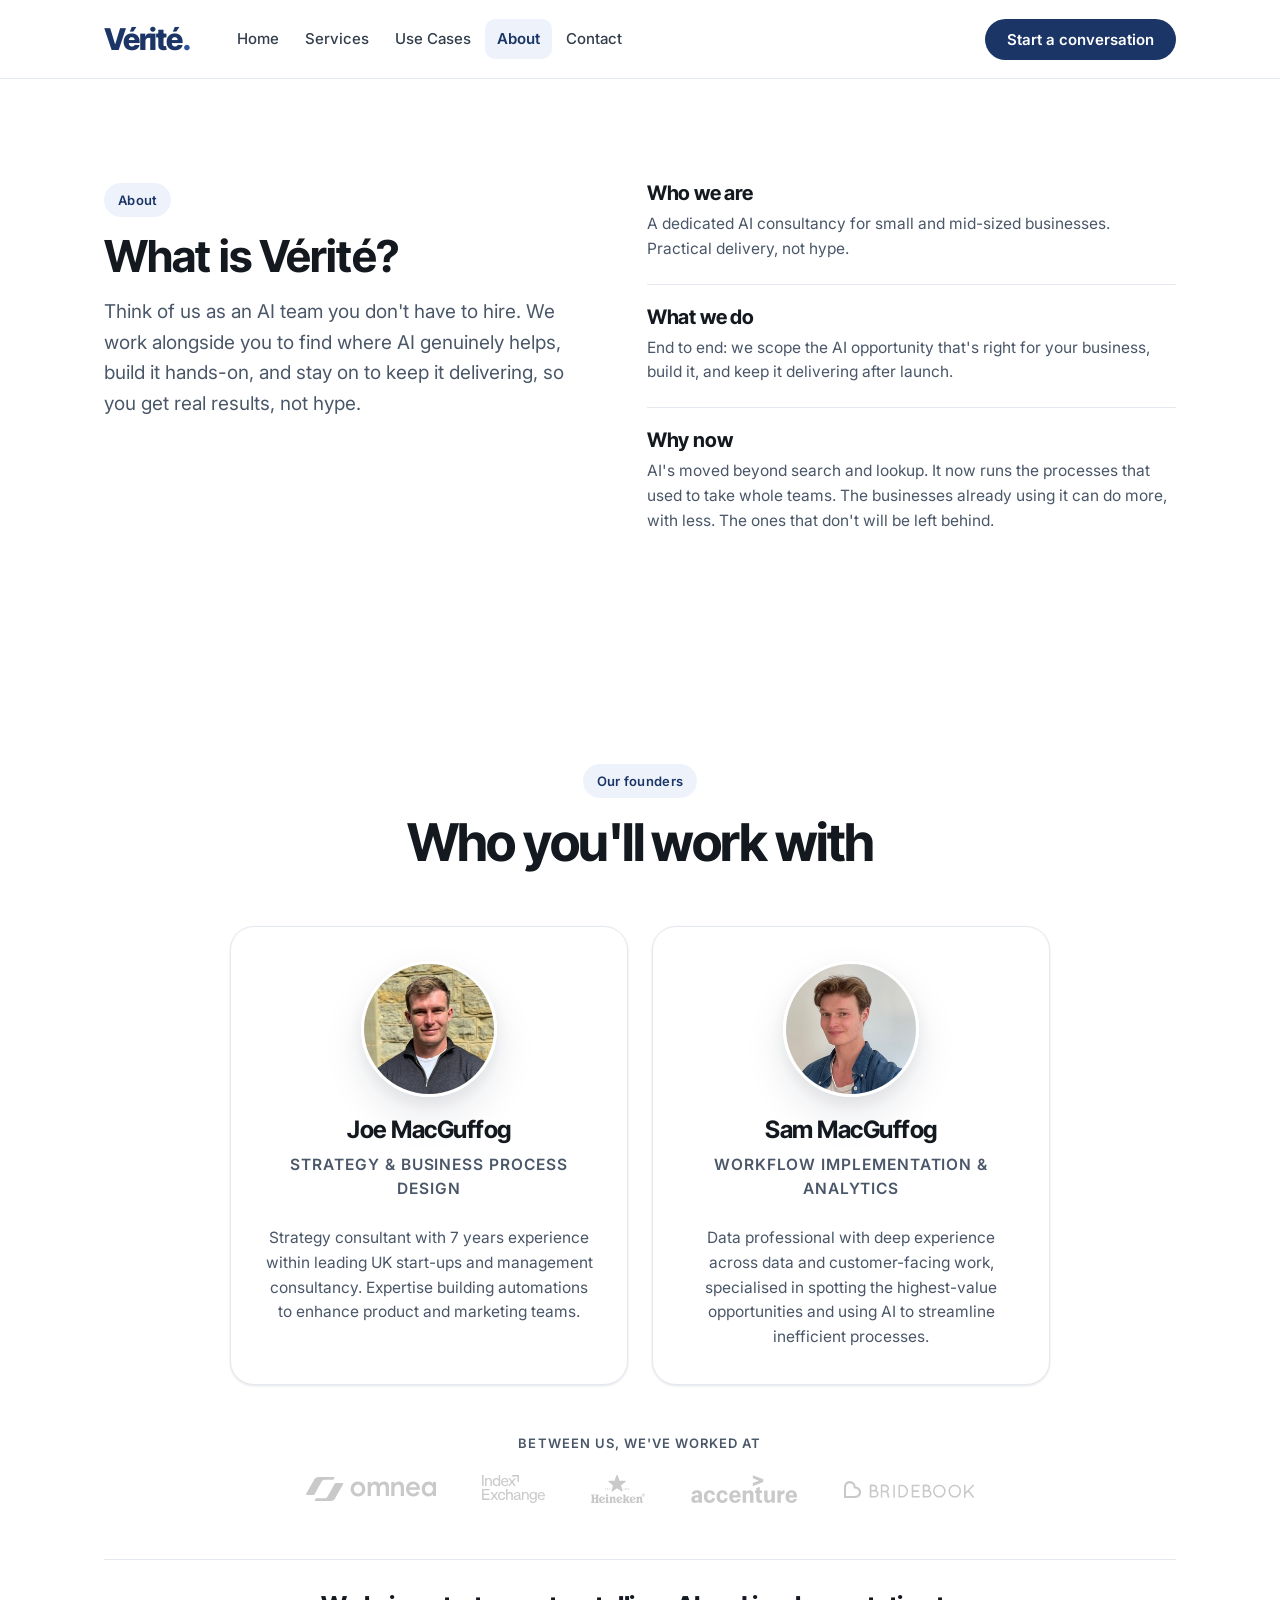
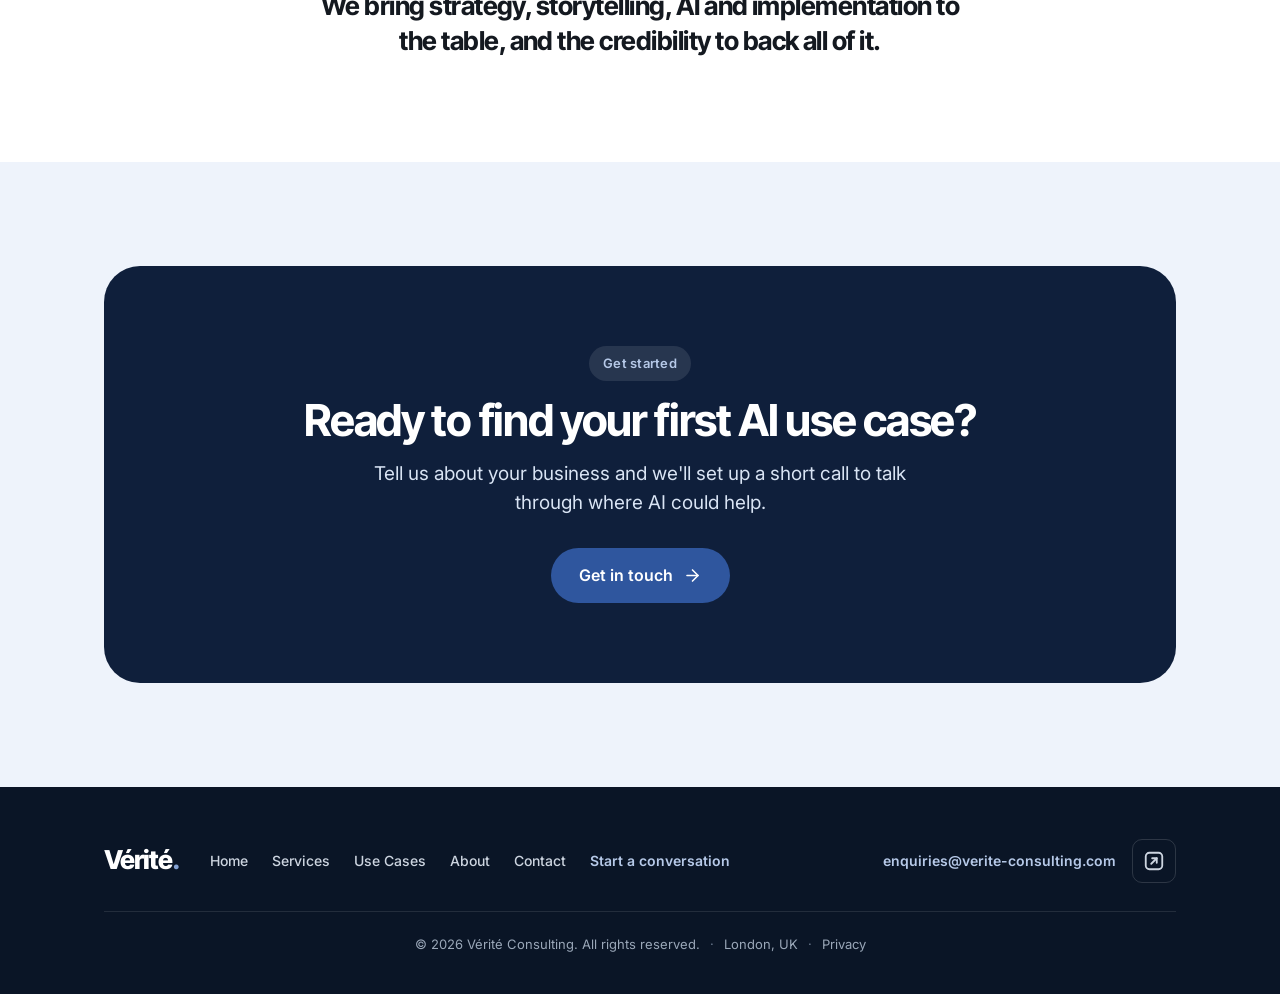
==== about/index.html @ a26bea41 "Services: add stage detail; replace durations with orders of magnitude - Add an "In more detail" sec" ====
<!DOCTYPE html>
<html lang="en">
<head>
<meta charset="utf-8">
<meta name="viewport" content="width=device-width, initial-scale=1">
<title>About | Vérité</title>
<meta name="description" content="Vérité is an AI consultancy run by Joe and Sam MacGuffog, bringing strategy, data and hands-on AI implementation to small and mid-sized businesses." />
<link rel="canonical" href="https://verite-consulting.com/about/" />
<meta name="theme-color" content="#1A3566" />

<!-- Icons -->
<link rel="icon" href="/favicon.ico" sizes="any" />
<link rel="icon" href="/favicon.svg" type="image/svg+xml" />
<link rel="icon" type="image/png" sizes="96x96" href="/favicon-96x96.png" />
<link rel="apple-touch-icon" sizes="180x180" href="/apple-touch-icon.png" />
<link rel="manifest" href="/site.webmanifest" />

<!-- Open Graph (Facebook, LinkedIn, Slack, WhatsApp) -->
<meta property="og:type" content="website" />
<meta property="og:site_name" content="Vérité" />
<meta property="og:url" content="https://verite-consulting.com/about/" />
<meta property="og:title" content="About | Vérité" />
<meta property="og:description" content="Vérité is an AI consultancy run by Joe and Sam MacGuffog, bringing strategy, data and hands-on AI implementation to small and mid-sized businesses." />
<meta property="og:image" content="https://verite-consulting.com/og-image.png" />
<meta property="og:image:width" content="2400" />
<meta property="og:image:height" content="1260" />
<meta property="og:image:alt" content="Vérité, an AI consultancy. Part of your team, shaped by your needs." />
<meta property="og:locale" content="en_GB" />

<!-- Twitter / X -->
<meta name="twitter:card" content="summary_large_image" />
<meta name="twitter:title" content="About | Vérité" />
<meta name="twitter:description" content="Vérité is an AI consultancy run by Joe and Sam MacGuffog, bringing strategy, data and hands-on AI implementation to small and mid-sized businesses." />
<meta name="twitter:image" content="https://verite-consulting.com/og-image.png" />
<meta name="twitter:image:alt" content="Vérité, an AI consultancy. Part of your team, shaped by your needs." />

<script>document.documentElement.classList.add('js')</script>
<link rel="preconnect" href="https://fonts.googleapis.com">
<link rel="preconnect" href="https://fonts.gstatic.com" crossorigin>
<link rel="stylesheet" href="https://fonts.googleapis.com/css2?family=Inter:wght@400;500;600;700&family=Inter+Tight:wght@600;700;800&family=JetBrains+Mono:wght@500;600&display=swap">
<link rel="stylesheet" href="/assets/css/site.css?v=20261008g">
</head>
<body>
<header class="site"><div class="wrap bar">
  <a href="/" class="wordmark">Vérité<span class="dot">.</span></a>
  <nav class="top" aria-label="Primary">
    <a href="/">Home</a><a href="/services/">Services</a><a href="/use-cases/">Use Cases</a><a href="/about/" aria-current="page">About</a><a href="/contact/">Contact</a>
  </nav>
  <div class="cta"><a class="btn btn-primary btn-sm" href="/contact/">Start a conversation</a></div>
  <details class="menu">
    <summary aria-label="Open menu"><span class="menu__bars"></span></summary>
    <nav class="menu__nav" aria-label="Primary">
      <a href="/">Home</a><a href="/services/">Services</a><a href="/use-cases/">Use Cases</a><a href="/about/" aria-current="page">About</a><a href="/contact/">Contact</a>
      <a class="menu__cta" href="/contact/">Start a conversation</a>
    </nav>
  </details>
</div></header>

<main>
<!-- WHAT IS VÉRITÉ? (in full) -->
<section id="introduction" class="pad">
  <div class="wrap">
    <div class="split">
      <div class="split__intro reveal">
        <span class="eyebrow">About</span>
        <h1>What is Vérité?</h1>
        <p>Think of us as an AI team you don't have to hire. We work alongside you to find where AI genuinely helps, build it hands-on, and stay on to keep it delivering, so you get real results, not hype.</p>
      </div>
      <div class="points reveal">
        <div class="point"><h3>Who we are</h3><p>A dedicated AI consultancy for small and mid-sized businesses. Practical delivery, not hype.</p></div>
        <div class="point"><h3>What we do</h3><p>End to end: we scope the AI opportunity that's right for your business, build it, and keep it delivering after launch.</p></div>
        <div class="point"><h3>Why now</h3><p>AI's moved beyond search and lookup. It now runs the processes that used to take whole teams. The businesses already using it can do more, with less. The ones that don't will be left behind.</p></div>
      </div>
    </div>
  </div>
</section>

<!-- TEAM -->
<section id="team" class="pad">
  <div class="wrap">
    <div class="head"><span class="eyebrow reveal">Our founders</span><h2 class="reveal">Who you'll work with</h2></div>
    <div class="grid g2" style="max-width:820px;margin:0 auto">
      <div class="card person reveal"><img src="/assets/joe.jpg" alt="Joe MacGuffog" width="136" height="136" loading="lazy"><h3>Joe MacGuffog</h3><p class="role">Strategy &amp; Business Process Design</p><p>Strategy consultant with 7 years experience within leading UK start-ups and management consultancy. Expertise building automations to enhance product and marketing teams.</p></div>
      <div class="card person reveal d1"><img src="/assets/sam.jpg" alt="Sam MacGuffog" width="136" height="136" loading="lazy"><h3>Sam MacGuffog</h3><p class="role">Workflow Implementation &amp; Analytics</p><p>Data professional with deep experience across data and customer-facing work, specialised in spotting the highest-value opportunities and using AI to streamline inefficient processes.</p></div>
    </div>

    <div class="logos reveal" style="margin-top:48px">
      <p class="logo-cap">Between us, we've worked at</p>
      <div class="logo-row" aria-label="Companies the team has worked at: Omnea, Index Exchange, Heineken, Accenture, Bridebook">
        <img class="logo" src="/assets/logos/omnea.svg" alt="Omnea" height="28"><img class="logo" src="/assets/logos/index-exchange.svg" alt="Index Exchange" height="28"><img class="logo" src="/assets/logos/heineken.svg" alt="Heineken" height="28"><img class="logo" src="/assets/logos/accenture.svg" alt="Accenture" height="28"><img class="logo" src="/assets/logos/bridebook.svg" alt="Bridebook" height="28">
      </div>
    </div>

    <div style="margin-top:56px;padding-top:28px;border-top:1px solid var(--slate-200);text-align:center">
      <p class="reveal" style="margin:0 auto;max-width:680px;font-family:var(--font-display);font-weight:700;font-size:26px;letter-spacing:-0.02em;line-height:1.35;color:var(--text-strong)">We bring strategy, storytelling, AI and implementation to the table, and the credibility to back all of it.</p>
    </div>
  </div>
</section>

<!-- CTA -->
<section class="tint pad">
  <div class="wrap">
    <div class="cta-panel reveal">
      <span class="eyebrow">Get started</span>
      <h2 style="margin-top:16px">Ready to find your first AI use case?</h2>
      <p>Tell us about your business and we'll set up a short call to talk through where AI could help.</p>
      <a class="btn btn-accent" href="/contact/">Get in touch
        <svg width="19" height="19" viewBox="0 0 24 24" fill="none" stroke="currentColor" stroke-width="2" stroke-linecap="round" stroke-linejoin="round" aria-hidden="true"><line x1="5" y1="12" x2="19" y2="12"/><polyline points="12 5 19 12 12 19"/></svg></a>
    </div>
  </div>
</section>

</main>

<!-- FOOTER -->
<footer class="site">
  <div class="wrap footer-inner">
    <div class="footer-top">
      <div class="footer-left">
        <a href="/" class="wordmark">Vérité<span class="dot">.</span></a>
        <nav class="footer-nav" aria-label="Footer">
          <a href="/">Home</a>
          <a href="/services/">Services</a>
          <a href="/use-cases/">Use Cases</a>
          <a href="/about/">About</a>
          <a href="/contact/">Contact</a>
          <a class="footer-cta" href="/contact/">Start a conversation</a>
        </nav>
      </div>
      <div class="footer-right">
        <a class="footer-email" href="mailto:enquiries@verite-consulting.com">enquiries@verite-consulting.com</a>
        <a class="footer-social" href="https://www.linkedin.com/company/v%C3%A9rit%C3%A9-consulting/" target="_blank" rel="noopener noreferrer" aria-label="Vérité on LinkedIn">
          <!-- Neutral external-link icon (not the LinkedIn brand mark). Paste LinkedIn's official brand SVG here to use the exact logo. -->
          <svg width="22" height="22" viewBox="0 0 24 24" fill="none" stroke="currentColor" stroke-width="2" stroke-linecap="round" stroke-linejoin="round" aria-hidden="true"><rect x="3" y="3" width="18" height="18" rx="4"/><line x1="9" y1="15" x2="15" y2="9"/><polyline points="10 9 15 9 15 14"/></svg>
        </a>
      </div>
    </div>
    <div class="footer-bottom">
      <span>© <span id="footer-year">2026</span> Vérité Consulting. All rights reserved.</span>
      <span class="sep" aria-hidden="true">·</span>
      <span>London, UK</span>
      <span class="sep" aria-hidden="true">·</span>
      <a href="/privacy/">Privacy</a>
    </div>
  </div>
</footer>
<script src="/assets/js/site.js?v=20261008b"></script>
</body>
</html>
---- assets/css/site.css ----
/* Vérité site styles. Shared by every page; edit here, not in the pages. */
  :root{
    --blue-50:#EEF3FB;--blue-100:#D9E4F4;--blue-200:#B6C9E8;--blue-300:#84A2D4;--blue-400:#5077BC;
    --blue-500:#2F569E;--blue-600:#21427F;--blue-700:#1A3566;--blue-800:#142A51;--blue-900:#0F1F3B;--blue-950:#0A1526;
    --slate-0:#FFFFFF;--slate-50:#F8FAFC;--slate-100:#F1F4F8;--slate-200:#E4E9F0;--slate-300:#CDD5E0;
    --slate-400:#9AA7B8;--slate-500:#6B7A8F;--slate-600:#4A5768;--slate-700:#333E4D;--slate-900:#141920;
    --brand:var(--blue-700);--brand-strong:var(--blue-800);--accent:var(--blue-500);--accent-hover:var(--blue-600);
    --text-strong:var(--slate-900);--text-body:var(--slate-700);--text-muted:var(--slate-600);
    --font-sans:'Inter',system-ui,-apple-system,'Segoe UI',sans-serif;
    --font-display:'Inter Tight','Inter',system-ui,sans-serif;
    --font-mono:'JetBrains Mono',ui-monospace,'SF Mono',Menlo,monospace;
    --r-card:24px;--r-pill:999px;--r-chip:12px;
    --shadow-sm:0 1px 3px rgba(15,31,59,.08),0 1px 2px rgba(15,31,59,.04);
    --shadow-lift:0 18px 40px rgba(15,31,59,.10),0 6px 14px rgba(15,31,59,.06);
    --maxw:1120px;--ease:cubic-bezier(.2,0,.1,1);--ease-emph:cubic-bezier(.16,1,.3,1);
  }
  *{box-sizing:border-box}
  html{scroll-behavior:smooth}
  body{margin:0;background:var(--slate-0);color:var(--text-body);font-family:var(--font-sans);line-height:1.55;-webkit-font-smoothing:antialiased}
  h1,h2,h3{margin:0;font-family:var(--font-display);color:var(--text-strong);letter-spacing:-0.03em;line-height:1.05}
  p{margin:0}
  a{color:var(--accent)}
  .wrap{max-width:var(--maxw);margin:0 auto;padding:0 24px}
  .eyebrow{display:inline-flex;align-items:center;gap:8px;font-size:13px;font-weight:600;letter-spacing:.02em;color:var(--brand);background:var(--blue-50);border-radius:var(--r-pill);padding:7px 14px}
  .constellation{position:absolute;pointer-events:none;z-index:0}
  .constellation svg{width:100%;height:100%;display:block}

  /* Pill buttons */
  .btn{display:inline-flex;align-items:center;gap:10px;font-family:var(--font-sans);font-weight:600;font-size:16px;line-height:1;border-radius:var(--r-pill);padding:16px 26px;border:2px solid transparent;cursor:pointer;text-decoration:none;transition:transform .12s var(--ease),background .12s var(--ease),box-shadow .12s var(--ease),border-color .12s var(--ease)}
  .btn svg{flex:none}
  .btn-primary{background:var(--brand);color:#fff}
  .btn-primary:hover{background:var(--brand-strong);transform:translateY(-2px);box-shadow:var(--shadow-lift)}
  .btn-ghost{background:#fff;color:var(--brand);border-color:var(--slate-300)}
  .btn-ghost:hover{background:var(--slate-50);transform:translateY(-2px)}
  .btn-accent{background:var(--accent);color:#fff}
  .btn-accent:hover{background:var(--accent-hover);transform:translateY(-2px);box-shadow:var(--shadow-lift)}
  .btn:focus-visible{outline:none;box-shadow:0 0 0 3px rgba(47,86,158,.4)}
  .btn-sm{padding:11px 20px;font-size:15px}

  header.site{position:sticky;top:0;z-index:50;background:rgba(255,255,255,.86);backdrop-filter:blur(12px);-webkit-backdrop-filter:blur(12px);border-bottom:1px solid var(--slate-200)}
  .bar{display:flex;align-items:center;gap:20px;height:78px}
  .wordmark{font-family:var(--font-display);font-weight:800;font-size:30px;letter-spacing:-0.04em;color:var(--brand);text-decoration:none}
  .wordmark .dot{color:var(--accent)}
  nav.top{display:flex;gap:2px;margin-left:14px}
  nav.top a{font-size:15px;font-weight:500;color:var(--text-body);padding:8px 12px;border-radius:10px;text-decoration:none}
  nav.top a:hover{background:var(--slate-100);color:var(--text-strong)}
  .bar .cta{margin-left:auto}

  section{position:relative;overflow:hidden}
  .tint{background:var(--blue-50)}
  .sunken{background:var(--slate-50)}
  .pad{padding:104px 0}
  .head{max-width:720px;margin:0 auto 56px;text-align:center}
  .head h2{font-size:52px;margin-top:18px}
  .head p{font-size:20px;color:var(--text-muted);margin-top:18px;line-height:1.55}

  /* Hero */
  .hero{padding:120px 0 108px;text-align:center;background:radial-gradient(1200px 500px at 50% -12%, var(--blue-50), #fff 60%);border-bottom:1px solid var(--slate-200)}
  .hero h1{font-size:80px;font-weight:800;max-width:15ch;margin:22px auto 0}
  .hero .lede{font-size:22px;color:var(--text-body);max-width:640px;margin:24px auto 0;line-height:1.5}
  .hero .cta-row{display:flex;gap:14px;justify-content:center;margin-top:36px;flex-wrap:wrap}
  .hero .trust{margin-top:34px;font-size:14px;color:var(--slate-500);font-weight:500}

  .grid{display:grid;gap:24px}
  .g3{grid-template-columns:repeat(3,1fr)}
  .g2{grid-template-columns:repeat(2,1fr)}
  .grid>*{min-width:0}

  .card{display:flex;flex-direction:column;background:#fff;border:1px solid var(--slate-200);border-radius:var(--r-card);padding:34px;box-shadow:var(--shadow-sm);transition:transform .2s var(--ease),box-shadow .2s var(--ease)}
  .card.hoverable:hover{transform:translateY(-4px);box-shadow:var(--shadow-lift)}
  .tile{width:56px;height:56px;border-radius:16px;background:var(--blue-50);color:var(--brand);display:flex;align-items:center;justify-content:center;margin-bottom:22px}
  .num{width:44px;height:44px;border-radius:14px;background:var(--blue-50);color:var(--brand);font-family:var(--font-mono);font-weight:600;font-size:17px;display:flex;align-items:center;justify-content:center;margin-bottom:22px}
  .card h3{font-size:22px;letter-spacing:-0.02em}
  .card p{margin-top:10px;font-size:15.5px;color:var(--text-muted);line-height:1.6}
  .chip{font-family:var(--font-mono);font-size:12px;color:var(--slate-500);background:var(--slate-100);padding:4px 9px;border-radius:var(--r-pill);white-space:nowrap}
  .out{margin-top:auto;padding-top:16px;border-top:1px dashed var(--slate-300);font-size:14.5px;color:var(--text-muted)}
  .out b{color:var(--text-strong)}
  .badge{align-self:flex-start;display:inline-flex;align-items:center;font-size:12.5px;font-weight:600;color:var(--blue-700);background:var(--blue-50);border-radius:var(--r-pill);padding:5px 12px}
  .stat{margin-top:auto;padding-top:16px;font-family:var(--font-mono);font-size:13px;color:var(--brand);font-weight:600}

  /* Dark rounded color-block (Opportunity) */
  .darkblock{background:var(--blue-900);color:#fff;border-radius:36px;padding:80px 56px;position:relative;overflow:hidden}
  .darkblock .head h2{color:#fff}
  .darkblock .eyebrow{background:rgba(255,255,255,.08);color:var(--blue-200)}
  .ocard{background:rgba(255,255,255,.05);border:1px solid rgba(255,255,255,.14);border-radius:20px;padding:30px}
  .ocard .tile{background:rgba(255,255,255,.10);color:var(--blue-200)}
  .ocard h3{color:#fff;font-size:20px}
  .ocard p{margin-top:10px;color:var(--slate-300);font-size:15px;line-height:1.6}
  .pull{margin-top:44px;padding-top:28px;border-top:1px solid rgba(255,255,255,.14);text-align:center}
  .pull p{font-family:var(--font-display);font-weight:700;font-size:26px;letter-spacing:-0.02em;max-width:720px;margin:0 auto;line-height:1.35;color:rgba(255,255,255,.94)}

  /* Team */
  .person{text-align:center;align-items:center}
  .person img{width:136px;height:136px;border-radius:var(--r-pill);object-fit:cover;align-self:center;border:3px solid #fff;box-shadow:var(--shadow-lift);margin-bottom:20px}
  .person h3{font-size:24px}
  .role{margin:8px 0 14px;font-size:13px;font-weight:600;text-transform:uppercase;letter-spacing:.06em;color:var(--accent)}

  /* Experience logo strip (founders' background): static row under the hero CTAs */
  .hero-logos{margin-top:52px}
  .logo-cap{font-size:13px;font-weight:600;text-transform:uppercase;letter-spacing:.08em;color:var(--slate-600);margin-bottom:22px}
  .logo-row{display:flex;flex-wrap:wrap;justify-content:center;align-items:center;gap:30px 46px;max-width:1040px;margin:0 auto}
  .logo{height:28px;width:auto;max-width:130px;object-fit:contain;filter:grayscale(1);opacity:.7;transition:opacity .2s var(--ease)}
  .logo:hover{opacity:1}

  /* Introduction: two-column split */
  .split{display:grid;grid-template-columns:.95fr 1.05fr;gap:64px;align-items:start}
  .split__intro h2{font-family:var(--font-display);font-size:44px;letter-spacing:-.02em;line-height:1.05;color:var(--text-strong);margin:16px 0 0}
  .split__intro p{margin-top:18px;font-size:19px;color:var(--text-muted);line-height:1.6}
  .points{display:flex;flex-direction:column}
  .point{padding:22px 0;border-top:1px solid var(--slate-200)}
  .point:first-child{border-top:0;padding-top:0}
  .point h3{font-family:var(--font-display);font-size:20px;letter-spacing:-.01em;color:var(--text-strong)}
  .point p{margin-top:8px;font-size:15.5px;color:var(--text-muted);line-height:1.6}

  /* Approach: horizontal timeline (collapses to vertical on mobile) */
  .timeline{position:relative;display:grid;grid-template-columns:repeat(3,1fr);gap:32px;margin-top:40px}
  .timeline::before{content:"";position:absolute;top:21px;left:16.66%;right:16.66%;height:2px;background:linear-gradient(90deg,var(--blue-200),var(--blue-300),var(--blue-200));z-index:0}
  .phase{position:relative;z-index:1;display:flex;flex-direction:column;align-items:center;text-align:center}
  .phase__node{width:44px;height:44px;border-radius:var(--r-pill);background:var(--blue-50);color:var(--brand);display:flex;align-items:center;justify-content:center;box-shadow:0 0 0 6px #fff,0 0 0 8px var(--blue-100);margin-bottom:24px;flex:none}
  .phase__meta{display:flex;align-items:center;justify-content:center;gap:10px;margin-bottom:8px}
  .phase__meta h3{font-family:var(--font-display);font-size:20px;letter-spacing:-.01em;color:var(--text-strong)}
  .phase__body p{font-size:15.5px;color:var(--text-muted);line-height:1.6;max-width:34ch;margin:0 auto}
  .phase .out{margin-top:16px;padding-top:14px;border-top:1px dashed var(--slate-300);font-size:14.5px;color:var(--text-muted)}
  .phase .out b{color:var(--text-strong)}

  /* Experience: featured case + supporting cases; outcome is the lead line */
  .cases{display:flex;flex-direction:column;gap:24px;margin-top:40px}
  .cases__row{display:grid;grid-template-columns:1fr 1fr;gap:24px}
  .case{display:flex;flex-direction:column}
  .case .badge{margin-top:16px}
  .case h3{font-family:var(--font-display);font-size:22px;letter-spacing:-.01em;color:var(--text-strong);margin-top:12px}
  .case__desc{margin-top:12px;font-size:15.5px;color:var(--text-muted);line-height:1.6}
  .outcome{font-family:var(--font-sans);font-weight:700;font-size:19px;line-height:1.3;letter-spacing:-.01em;color:var(--accent);margin:0}
  .case--feature{display:grid;grid-template-columns:1.15fr 1fr;gap:40px;align-items:center;padding:44px}
  .case--feature .outcome{font-size:27px}
  .case--feature h3{font-size:26px}
  .case--feature .case__desc{margin-top:0}

  /* CTA */
  .cta-panel{position:relative;overflow:hidden;background:var(--blue-900);border-radius:36px;padding:80px 40px;text-align:center}
  .cta-panel h2{color:#fff;font-size:44px}
  .cta-panel .eyebrow{background:rgba(255,255,255,.10);color:var(--blue-200)}
  .cta-panel p{color:var(--blue-100);font-size:19px;max-width:560px;margin:16px auto 30px;line-height:1.55;overflow-wrap:anywhere}
  .cta-panel p a{color:#fff;font-weight:600}

  footer.site{background:var(--blue-950);padding:52px 0 40px;position:relative;overflow:hidden}
  .footer-inner{display:flex;flex-direction:column;gap:28px}
  .footer-top{display:flex;align-items:center;justify-content:space-between;gap:24px 32px;flex-wrap:nowrap}
  .footer-left{display:flex;align-items:center;gap:16px 20px;flex-wrap:wrap;flex:1 1 auto;min-width:0}
  footer .wordmark{color:#fff;font-size:26px}
  footer .wordmark .dot{color:var(--blue-300)}
  .footer-nav{display:flex;align-items:center;gap:4px;flex-wrap:wrap}
  .footer-nav a{color:var(--slate-300);font-size:14px;font-weight:500;text-decoration:none;line-height:1;display:inline-flex;align-items:center;min-height:44px;padding:0 10px;border-radius:8px}
  .footer-nav a:hover{color:#fff}
  .footer-nav a.footer-cta{color:var(--blue-200);font-weight:600}
  .footer-nav a.footer-cta:hover{color:#fff}
  .footer-right{display:flex;align-items:center;gap:16px;flex:0 0 auto}
  .footer-email{color:var(--blue-200);font-size:14px;font-weight:600;text-decoration:none;display:inline-flex;align-items:center;min-height:44px}
  .footer-email:hover{color:#fff;text-decoration:underline}
  .footer-social{display:inline-flex;align-items:center;justify-content:center;width:44px;height:44px;border-radius:10px;color:var(--slate-300);border:1px solid rgba(255,255,255,.14)}
  .footer-social:hover{color:#fff;background:rgba(255,255,255,.08);border-color:rgba(255,255,255,.30)}
  .footer-bottom{display:flex;align-items:center;justify-content:center;gap:10px;flex-wrap:wrap;padding-top:22px;border-top:1px solid rgba(255,255,255,.10);color:var(--slate-400);font-size:13px}
  .footer-bottom a{color:var(--slate-400);text-decoration:none}
  .footer-bottom a:hover{color:#fff;text-decoration:underline}
  .footer-bottom .sep{color:var(--slate-500)}
  footer.site a:focus-visible{outline:none;box-shadow:0 0 0 3px rgba(132,162,212,.65);border-radius:8px}
  @media(max-width:640px){
    .footer-top{flex-direction:column;align-items:center;text-align:center;gap:20px}
    .footer-left{flex-direction:column;align-items:center;gap:14px}
    .footer-nav{justify-content:center}
    .footer-right{flex-direction:column;gap:12px}
    .footer-bottom{flex-direction:column;gap:8px}
    .footer-bottom .sep{display:none}
  }

  /* Motion: reveal on scroll */
  .js .reveal{opacity:0;transform:translateY(16px);transition:opacity .5s var(--ease-emph),transform .5s var(--ease-emph)}
  .js .reveal.in{opacity:1;transform:none}
  /* stagger removed: a row's cards appear together, so none lags behind */
  /* Gentle drift for hero constellations */
  @keyframes floaty{0%,100%{transform:translateY(0) rotate(var(--rot,0deg))}50%{transform:translateY(-12px) rotate(var(--rot,0deg))}}
  .float{animation:floaty 9s ease-in-out infinite}

  @media(max-width:900px){.g3,.g2{grid-template-columns:1fr}.head h2{font-size:38px}.hero h1{font-size:52px}.darkblock{padding:56px 26px;border-radius:28px}.cta-panel{padding:56px 24px}.cta-panel h2{font-size:32px}nav.top{display:none}}
  @media(max-width:768px){
    .split{grid-template-columns:1fr;gap:32px}
    .split__intro h2{font-size:34px}
    .case--feature{grid-template-columns:1fr;gap:20px;padding:32px}
    .case--feature .outcome{font-size:24px}
    .case--feature h3{font-size:24px}
    .cases__row{grid-template-columns:1fr}
  }
  @media(max-width:640px){
    .timeline{grid-template-columns:1fr;gap:0;margin-top:28px}
    .timeline::before{top:8px;bottom:8px;left:21px;right:auto;width:2px;height:auto;background:var(--blue-200)}
    .phase{flex-direction:row;align-items:flex-start;text-align:left;gap:20px;padding-bottom:34px}
    .phase:last-child{padding-bottom:0}
    .phase__node{margin-bottom:0;box-shadow:0 0 0 4px #fff}
    .phase__meta{justify-content:flex-start}
    .phase__body{flex:1}
    .phase__body p{max-width:none;margin:0}
    .phase .out{text-align:left}
  }
  @media(max-width:600px){.hero h1{font-size:40px}.head h2{font-size:30px}.split__intro h2{font-size:30px}.pad{padding:72px 0}.logo{height:24px}.logo-row{gap:24px 34px}}
  @media(prefers-reduced-motion:reduce){
    *{scroll-behavior:auto}
    .js .reveal{opacity:1!important;transform:none!important;transition:none!important}
    .float{animation:none!important}
    .btn,.card{transition:none!important}
  }

  /* Privacy policy content */
  .policy{max-width:760px;margin:0 auto}
  .policy h1{margin:16px 0 0;font-family:var(--font-display);font-size:44px;letter-spacing:-.02em;line-height:1.1;color:var(--text-strong)}
  .policy .updated{margin-top:16px;font-size:14px;font-weight:600;color:var(--text-muted);font-family:var(--font-mono)}
  .policy .lead{margin-top:22px;font-size:19px;color:var(--text-body);line-height:1.65}
  .policy .sec{padding:34px 0;border-top:1px solid var(--slate-200)}
  .policy .sec h2{font-family:var(--font-display);font-size:24px;letter-spacing:-.02em;line-height:1.2;color:var(--text-strong)}
  .policy .sec p{margin-top:14px;font-size:16px;color:var(--text-body);line-height:1.65}
  .policy .sec ul{margin:16px 0 0;padding-left:22px}
  .policy .sec li{margin-top:10px;font-size:16px;color:var(--text-body);line-height:1.6}
  .policy .sec li::marker{color:var(--slate-400)}
  .policy .sec a{color:var(--accent);font-weight:500}
  .policy .sec strong{color:var(--text-strong);font-weight:600}
  .policy .contact{font-size:16px;line-height:1.9}
  /* Policy tables */
  .policy .tbl-wrap{margin-top:20px;overflow-x:auto;border:1px solid var(--slate-200);border-radius:16px;-webkit-overflow-scrolling:touch}
  .policy table{width:100%;border-collapse:collapse;font-size:15px;min-width:480px}
  .policy th{text-align:left;font-family:var(--font-sans);font-weight:600;color:var(--text-strong);background:var(--slate-50);padding:14px 18px;border-bottom:1px solid var(--slate-200);line-height:1.4}
  .policy td{padding:14px 18px;border-bottom:1px solid var(--slate-200);color:var(--text-body);vertical-align:top;line-height:1.5}
  .policy tbody tr:last-child td{border-bottom:0}
  .policy th+th,.policy td+td{border-left:1px solid var(--slate-200)}
  @media(max-width:600px){
    .policy h1{font-size:32px}
    .policy .lead{font-size:17px}
    .policy .sec h2{font-size:21px}
  }

  /* ---- Multi-page additions (same tokens; no changes to existing rules) ---- */
  /* Active nav state */
  nav.top a[aria-current="page"]{color:var(--brand);background:var(--blue-50);font-weight:600}
  /* Mobile nav: CSS-only <details> disclosure (works with JavaScript disabled) */
  .menu{display:none;position:relative;margin-left:12px}
  .menu summary{list-style:none;cursor:pointer;width:44px;height:44px;border-radius:10px;display:flex;align-items:center;justify-content:center;border:1px solid var(--slate-300);background:#fff}
  .menu summary::-webkit-details-marker{display:none}
  .menu summary:focus-visible{outline:none;box-shadow:0 0 0 3px rgba(47,86,158,.4)}
  .menu__bars{position:relative;width:18px;height:2px;background:var(--brand);border-radius:2px}
  .menu__bars::before,.menu__bars::after{content:"";position:absolute;left:0;width:18px;height:2px;background:var(--brand);border-radius:2px}
  .menu__bars::before{top:-6px}
  .menu__bars::after{top:6px}
  .menu[open] summary{background:var(--slate-100)}
  .menu__nav{position:absolute;right:0;top:calc(100% + 10px);min-width:230px;background:#fff;border:1px solid var(--slate-200);border-radius:16px;box-shadow:var(--shadow-lift);padding:10px;display:flex;flex-direction:column;gap:2px;z-index:60}
  .menu__nav a{font-size:15px;font-weight:500;color:var(--text-body);padding:0 14px;border-radius:10px;text-decoration:none;min-height:44px;display:flex;align-items:center}
  .menu__nav a:hover{background:var(--slate-100);color:var(--text-strong)}
  .menu__nav a[aria-current="page"]{color:var(--brand);background:var(--blue-50);font-weight:600}
  .menu__nav a.menu__cta{color:#fff;background:var(--brand);justify-content:center;margin-top:6px;font-weight:600}
  .menu__nav a.menu__cta:hover{background:var(--brand-strong);color:#fff}
  @media(max-width:900px){.menu{display:block}}
  @media(max-width:560px){.bar .cta{display:none}.menu{margin-left:auto}}
  /* Inner-page intro: same gradient and type as the hero */
  .page-hero{padding:96px 0 72px;text-align:center;background:radial-gradient(1200px 500px at 50% -12%, var(--blue-50), #fff 60%);border-bottom:1px solid var(--slate-200)}
  .page-hero .head{margin-bottom:0}
  .head h1{font-size:52px;margin-top:18px}
  .split__intro h1{font-family:var(--font-display);font-size:44px;letter-spacing:-.02em;line-height:1.05;color:var(--text-strong);margin:16px 0 0}
  /* Centred action row outside the hero */
  .actions{display:flex;gap:14px;justify-content:center;flex-wrap:wrap;margin-top:44px}
  .more{display:inline-flex;align-items:center;gap:8px;margin-top:22px;font-weight:600;color:var(--brand);text-decoration:none}
  .more:hover{text-decoration:underline}
  /* Logo strip when used outside the hero */
  .logos{text-align:center}
  /* Contact: enquiry form card */
  .form-card{max-width:760px;margin:0 auto}
  .form-card h2{font-size:28px}
  .form-card>p{margin-top:12px;font-size:16px;color:var(--text-muted);line-height:1.6}
  .form-embed{margin-top:24px;border:1px solid var(--slate-200);border-radius:16px;overflow:hidden;background:#fff}
  .form-embed iframe{display:block;width:100%;border:0}
  .form-note{margin-top:14px;font-size:14px;color:var(--text-muted)}
  .contact-actions{margin-top:30px}
  @media(max-width:900px){.head h1{font-size:38px}}
  @media(max-width:768px){.split__intro h1{font-size:34px}}
  @media(max-width:600px){.head h1{font-size:30px}.split__intro h1{font-size:30px}.page-hero{padding:64px 0 48px}}
  /* Home hero: interactive neural-net canvas sits behind the hero text */
  .hero-net{position:absolute;inset:0;width:100%;height:100%;display:block;z-index:0;pointer-events:none}
  /* Contact: native enquiry form */
  .enquiry-form{margin-top:24px;display:grid;gap:18px}
  .enquiry-form .row{display:grid;grid-template-columns:1fr 1fr;gap:18px}
  .field{display:flex;flex-direction:column;gap:8px;min-width:0}
  .field label{font-size:14px;font-weight:600;color:var(--text-strong)}
  .field .opt{font-weight:500;color:var(--text-muted)}
  .field input,.field textarea{font:inherit;font-size:16px;color:var(--text-body);background:#fff;border:1px solid var(--slate-300);border-radius:14px;padding:14px 16px;width:100%;transition:border-color .12s var(--ease),box-shadow .12s var(--ease)}
  .field input:focus,.field textarea:focus{outline:none;border-color:var(--accent);box-shadow:0 0 0 3px rgba(47,86,158,.25)}
  .field textarea{resize:vertical;min-height:150px}
  .field select{font:inherit;font-size:16px;color:var(--text-body);background:#fff;border:1px solid var(--slate-300);border-radius:14px;padding:14px 44px 14px 16px;width:100%;appearance:none;-webkit-appearance:none;background-image:url("data:image/svg+xml;utf8,<svg xmlns='http://www.w3.org/2000/svg' width='16' height='16' viewBox='0 0 24 24' fill='none' stroke='%234A5768' stroke-width='2' stroke-linecap='round' stroke-linejoin='round'><polyline points='6 9 12 15 18 9'/></svg>");background-repeat:no-repeat;background-position:right 16px center;transition:border-color .12s var(--ease),box-shadow .12s var(--ease)}
  .field select:focus{outline:none;border-color:var(--accent);box-shadow:0 0 0 3px rgba(47,86,158,.25)}
  .field select:invalid{color:var(--slate-500)}
  .field input::placeholder,.field textarea::placeholder{color:var(--slate-400)}
  .choices-field{border:0;padding:0;margin:0}
  .choices-field legend{font-size:14px;font-weight:600;color:var(--text-strong);padding:0;margin-bottom:8px}
  .choices{display:flex;flex-wrap:wrap;gap:10px}
  .choice{position:relative;cursor:pointer}
  .choice input{position:absolute;opacity:0;width:1px;height:1px;margin:0}
  .choice span{display:inline-flex;align-items:center;min-height:44px;padding:0 16px;border:1px solid var(--slate-300);border-radius:var(--r-pill);font-size:15px;font-weight:500;color:var(--text-body);background:#fff;transition:border-color .12s var(--ease),background .12s var(--ease)}
  .choice:hover span{border-color:var(--slate-400)}
  .choice input:checked+span{border-color:var(--accent);background:var(--blue-50);color:var(--brand);font-weight:600}
  .choice input:focus-visible+span{box-shadow:0 0 0 3px rgba(47,86,158,.25)}
  .form-privacy{font-size:14px;color:var(--text-muted)}
  .enquiry-form .btn{justify-self:start}
  .hp{display:none}
  @media(max-width:600px){.enquiry-form .row{grid-template-columns:1fr}}
  /* Services: stage detail cards under the timeline */
  .stages{display:grid;gap:24px;max-width:880px;margin:0 auto}
  .stage__meta{display:flex;align-items:center;gap:12px;flex-wrap:wrap;margin-bottom:4px}
  .stage__meta h3{font-size:24px}
  .stage .point:first-child{padding-top:18px}
  .stage .point h4{margin:0;font-family:var(--font-display);font-size:16px;letter-spacing:-.01em;line-height:1.3;color:var(--text-strong)}
  .stage .point p{margin-top:6px;font-size:15.5px;color:var(--text-muted);line-height:1.6}
  .phase__meta{flex-wrap:wrap}
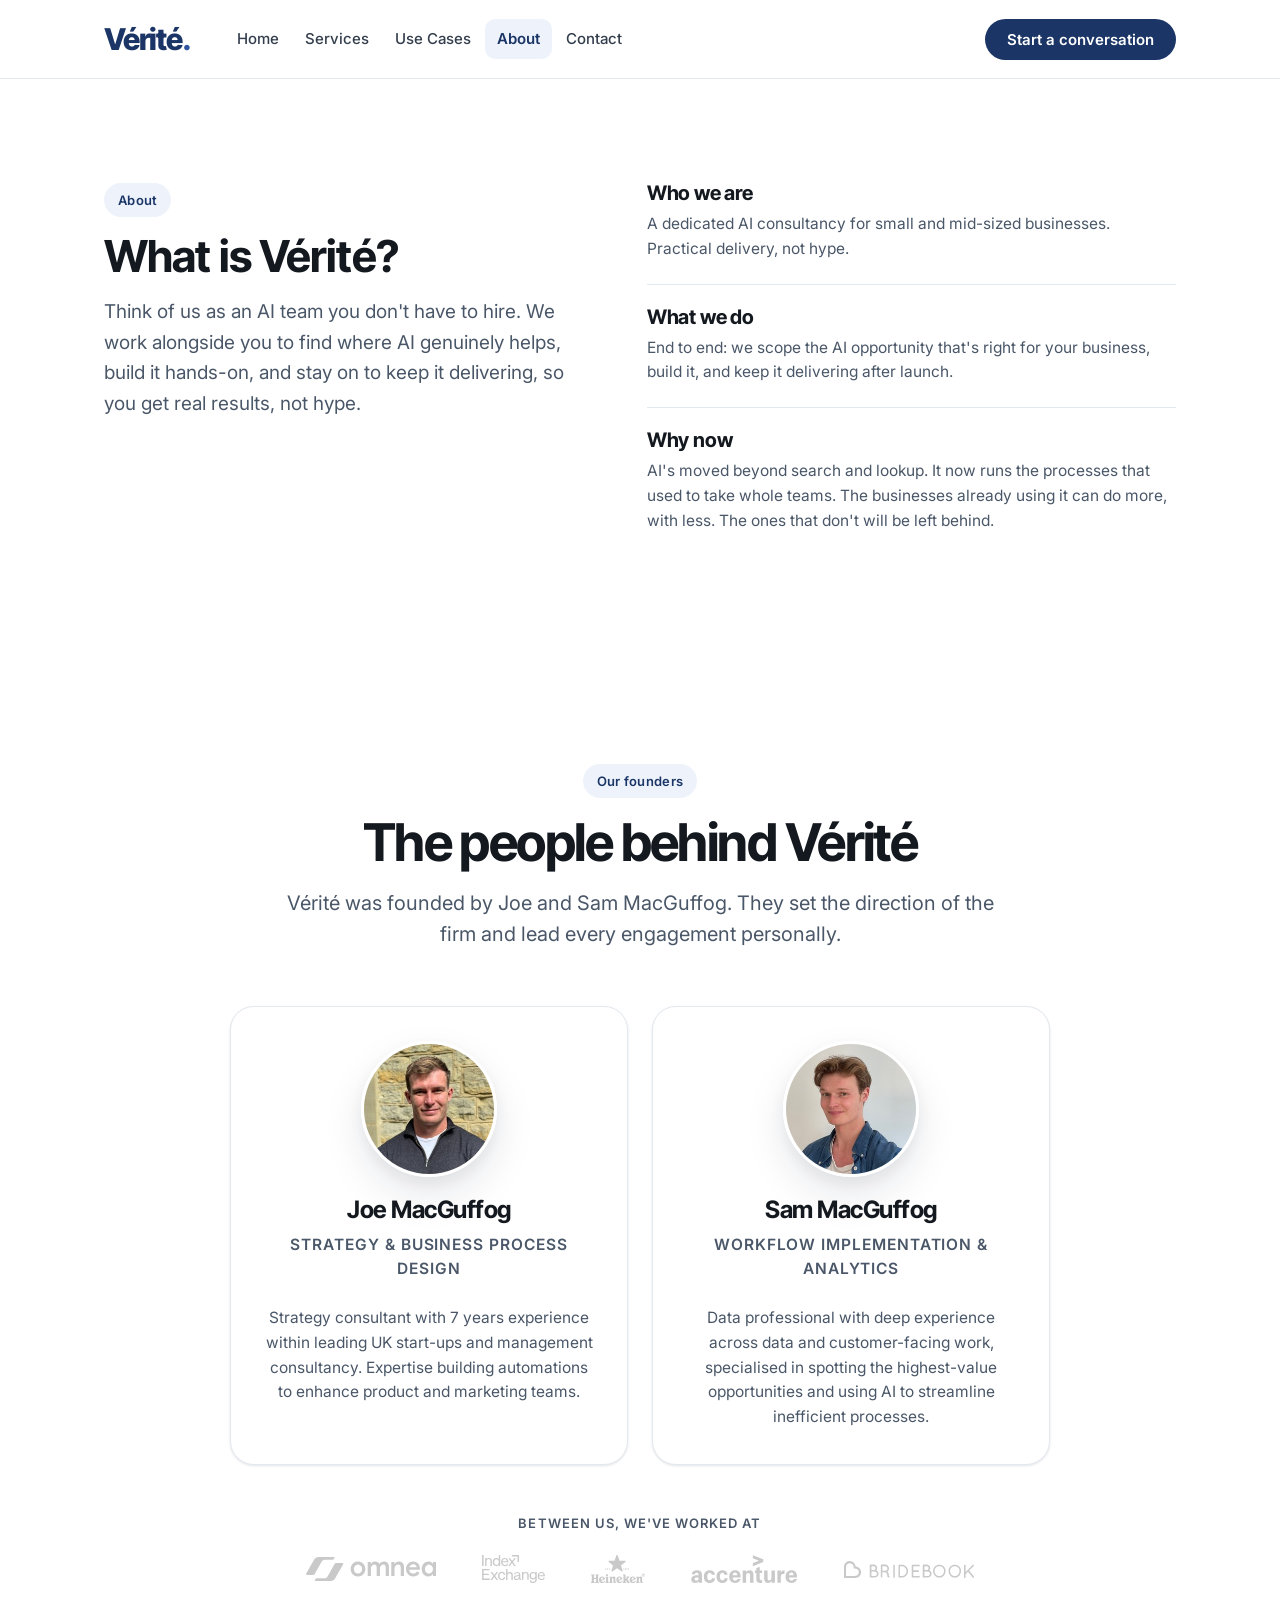
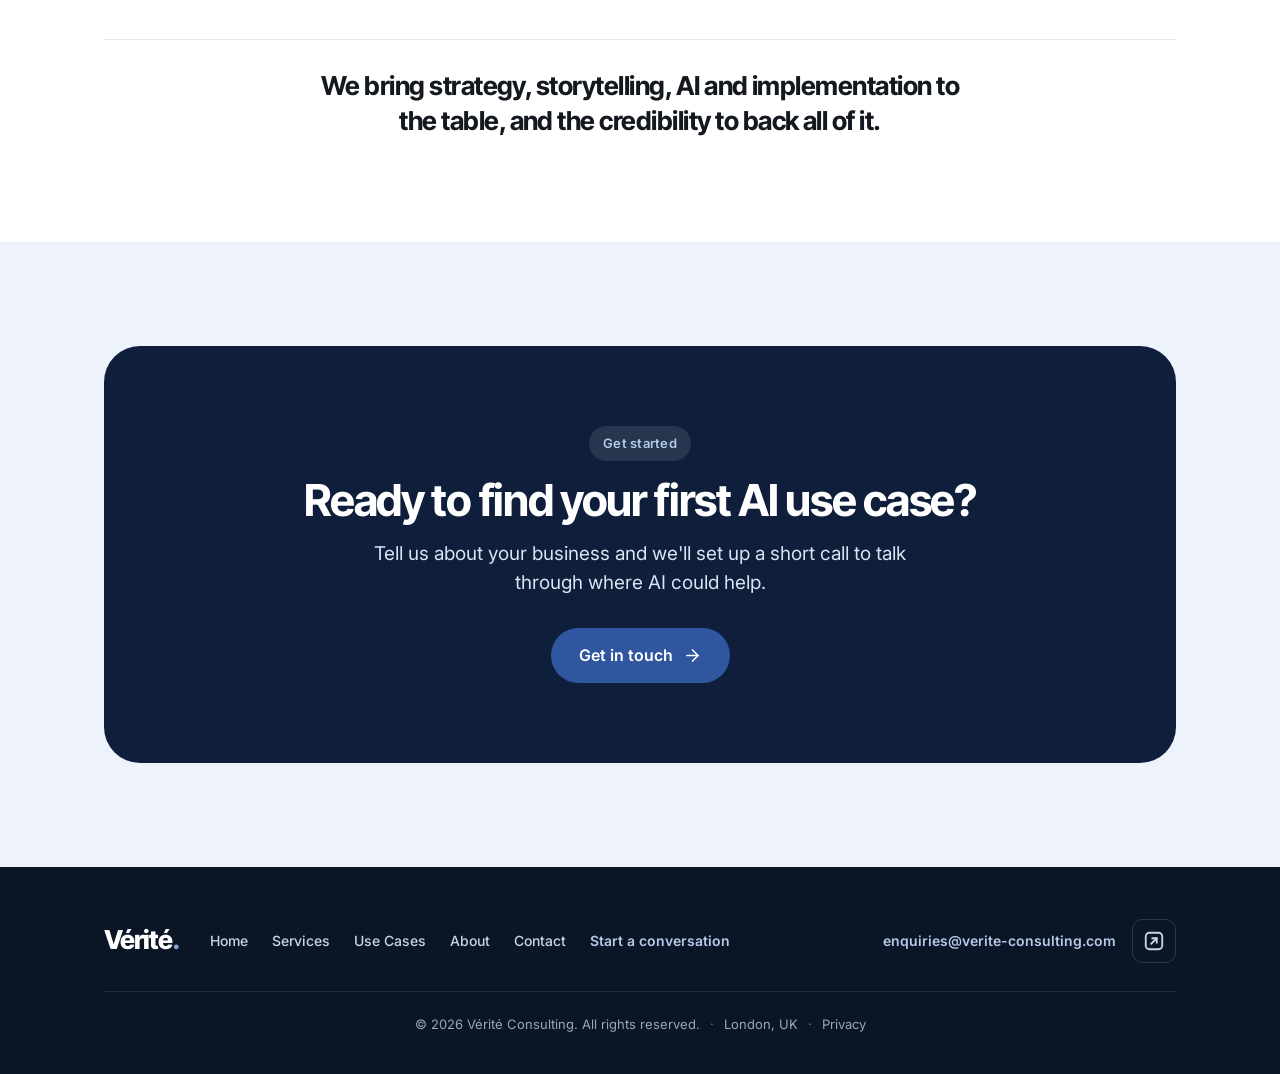
==== commit cf31e484: "About: introduce the founders without implying they are the whole team Rename "Who you'll work with"" ====
--- a/about/index.html
+++ b/about/index.html
@@ -78,7 +78,7 @@
 <!-- TEAM -->
 <section id="team" class="pad">
   <div class="wrap">
-    <div class="head"><span class="eyebrow reveal">Our founders</span><h2 class="reveal">Who you'll work with</h2></div>
+    <div class="head"><span class="eyebrow reveal">Our founders</span><h2 class="reveal">The people behind Vérité</h2><p class="reveal">Vérité was founded by Joe and Sam MacGuffog. They set the direction of the firm and lead every engagement personally.</p></div>
     <div class="grid g2" style="max-width:820px;margin:0 auto">
       <div class="card person reveal"><img src="/assets/joe.jpg" alt="Joe MacGuffog" width="136" height="136" loading="lazy"><h3>Joe MacGuffog</h3><p class="role">Strategy &amp; Business Process Design</p><p>Strategy consultant with 7 years experience within leading UK start-ups and management consultancy. Expertise building automations to enhance product and marketing teams.</p></div>
       <div class="card person reveal d1"><img src="/assets/sam.jpg" alt="Sam MacGuffog" width="136" height="136" loading="lazy"><h3>Sam MacGuffog</h3><p class="role">Workflow Implementation &amp; Analytics</p><p>Data professional with deep experience across data and customer-facing work, specialised in spotting the highest-value opportunities and using AI to streamline inefficient processes.</p></div>
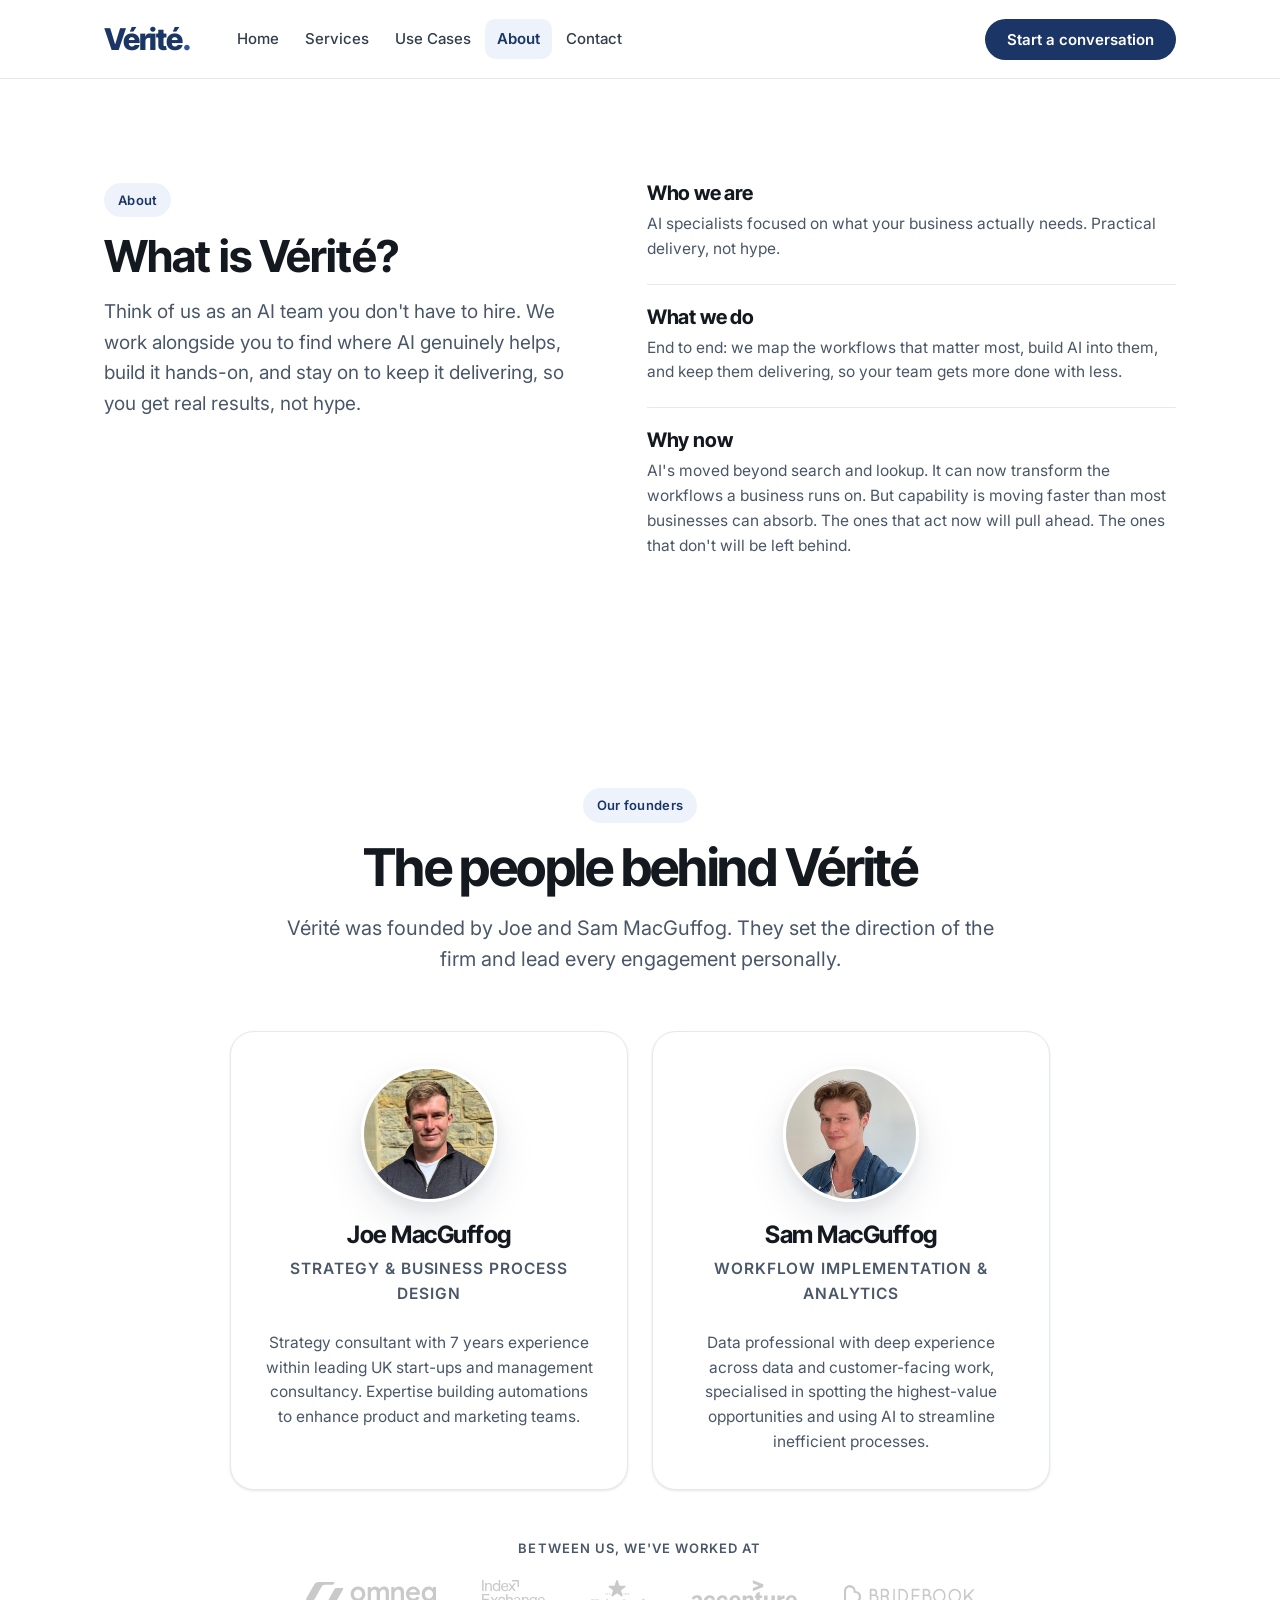
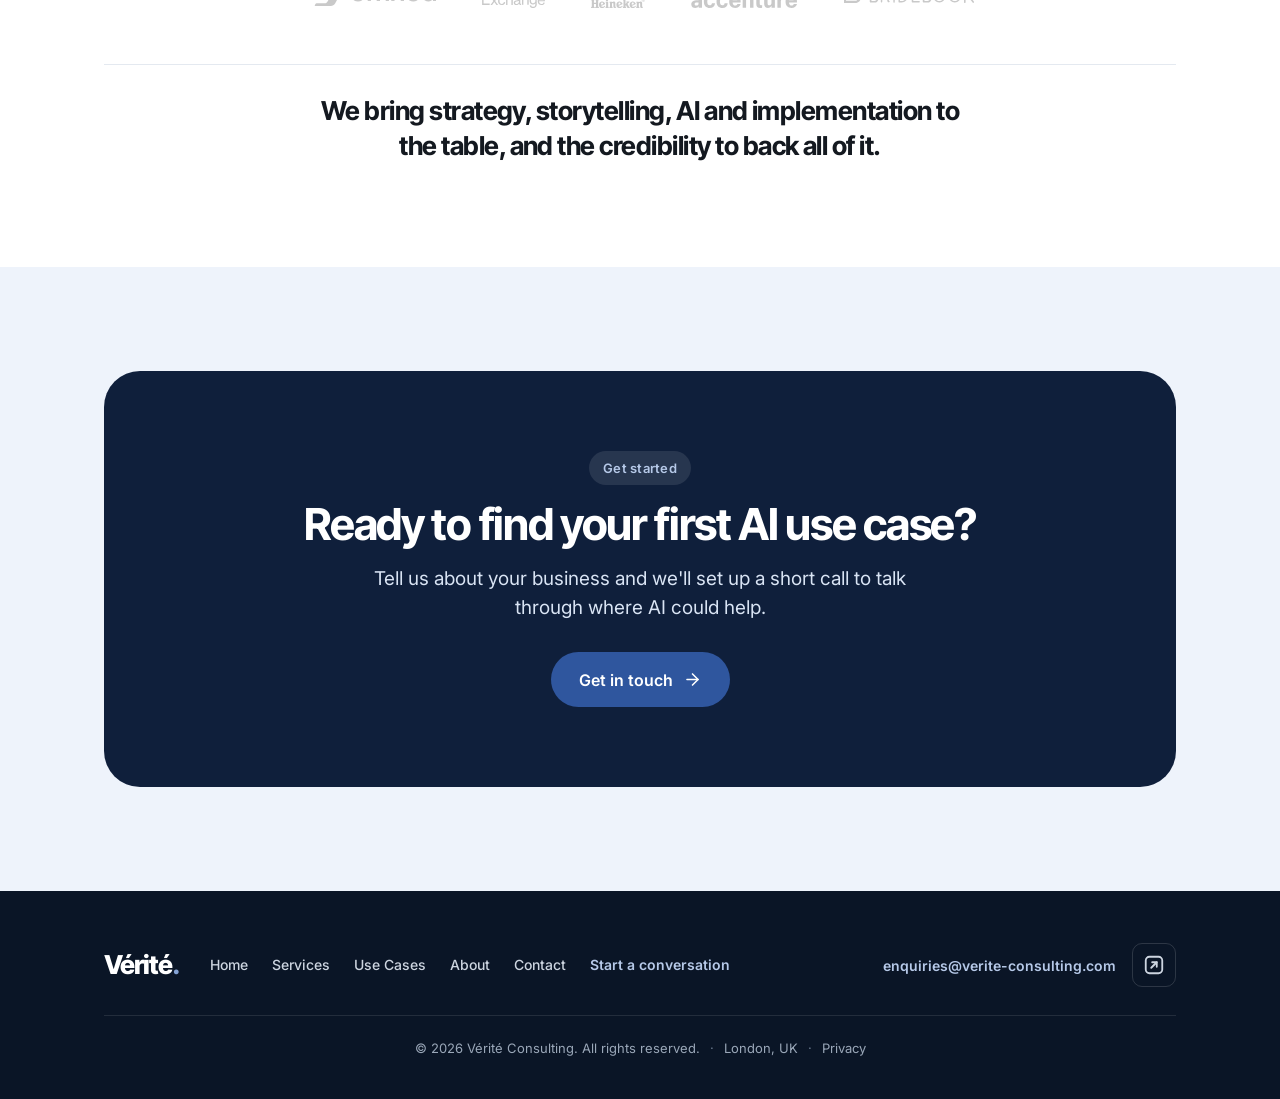
==== commit 17c2d33c: "Align the "What is Vérité?" points with the agreed copy Update the Who we are / What we do / Why now" ====
--- a/about/index.html
+++ b/about/index.html
@@ -67,9 +67,9 @@
         <p>Think of us as an AI team you don't have to hire. We work alongside you to find where AI genuinely helps, build it hands-on, and stay on to keep it delivering, so you get real results, not hype.</p>
       </div>
       <div class="points reveal">
-        <div class="point"><h3>Who we are</h3><p>A dedicated AI consultancy for small and mid-sized businesses. Practical delivery, not hype.</p></div>
-        <div class="point"><h3>What we do</h3><p>End to end: we scope the AI opportunity that's right for your business, build it, and keep it delivering after launch.</p></div>
-        <div class="point"><h3>Why now</h3><p>AI's moved beyond search and lookup. It now runs the processes that used to take whole teams. The businesses already using it can do more, with less. The ones that don't will be left behind.</p></div>
+        <div class="point"><h3>Who we are</h3><p>AI specialists focused on what your business actually needs. Practical delivery, not hype.</p></div>
+        <div class="point"><h3>What we do</h3><p>End to end: we map the workflows that matter most, build AI into them, and keep them delivering, so your team gets more done with less.</p></div>
+        <div class="point"><h3>Why now</h3><p>AI's moved beyond search and lookup. It can now transform the workflows a business runs on. But capability is moving faster than most businesses can absorb. The ones that act now will pull ahead. The ones that don't will be left behind.</p></div>
       </div>
     </div>
   </div>
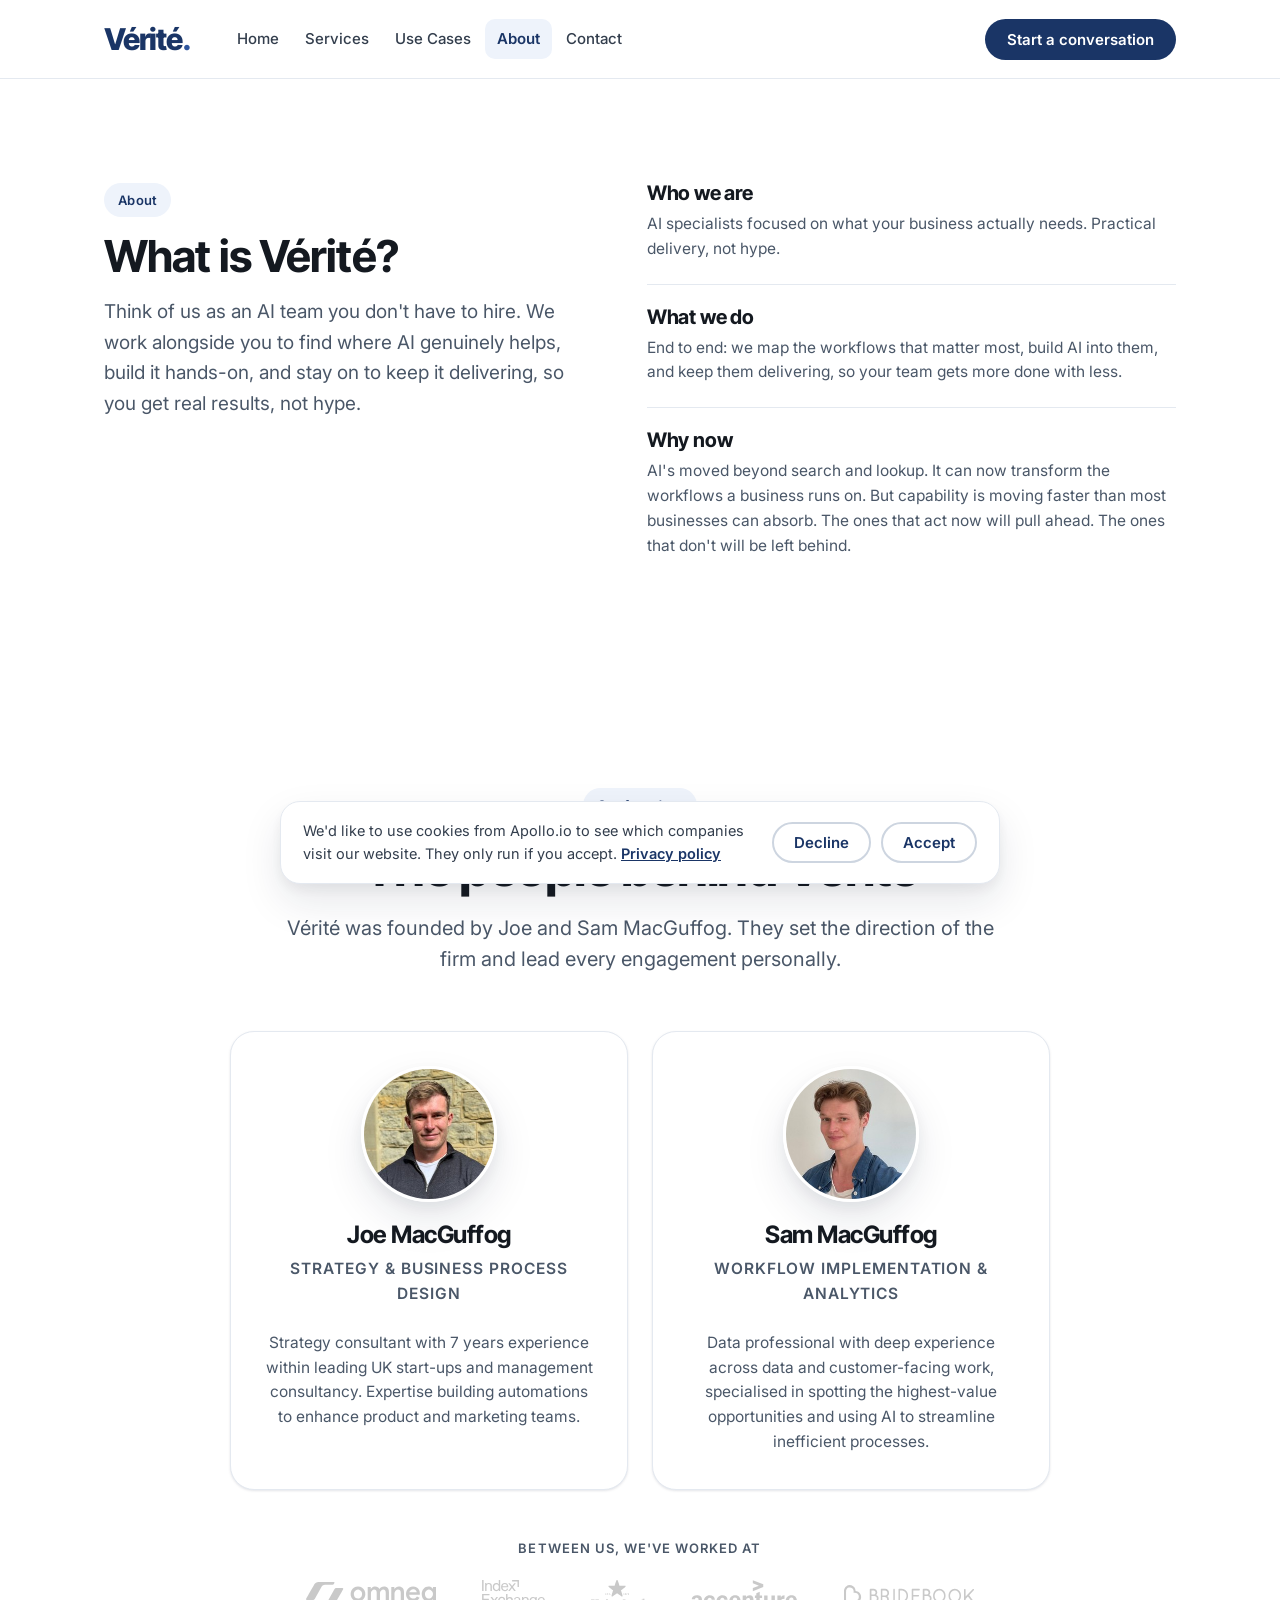
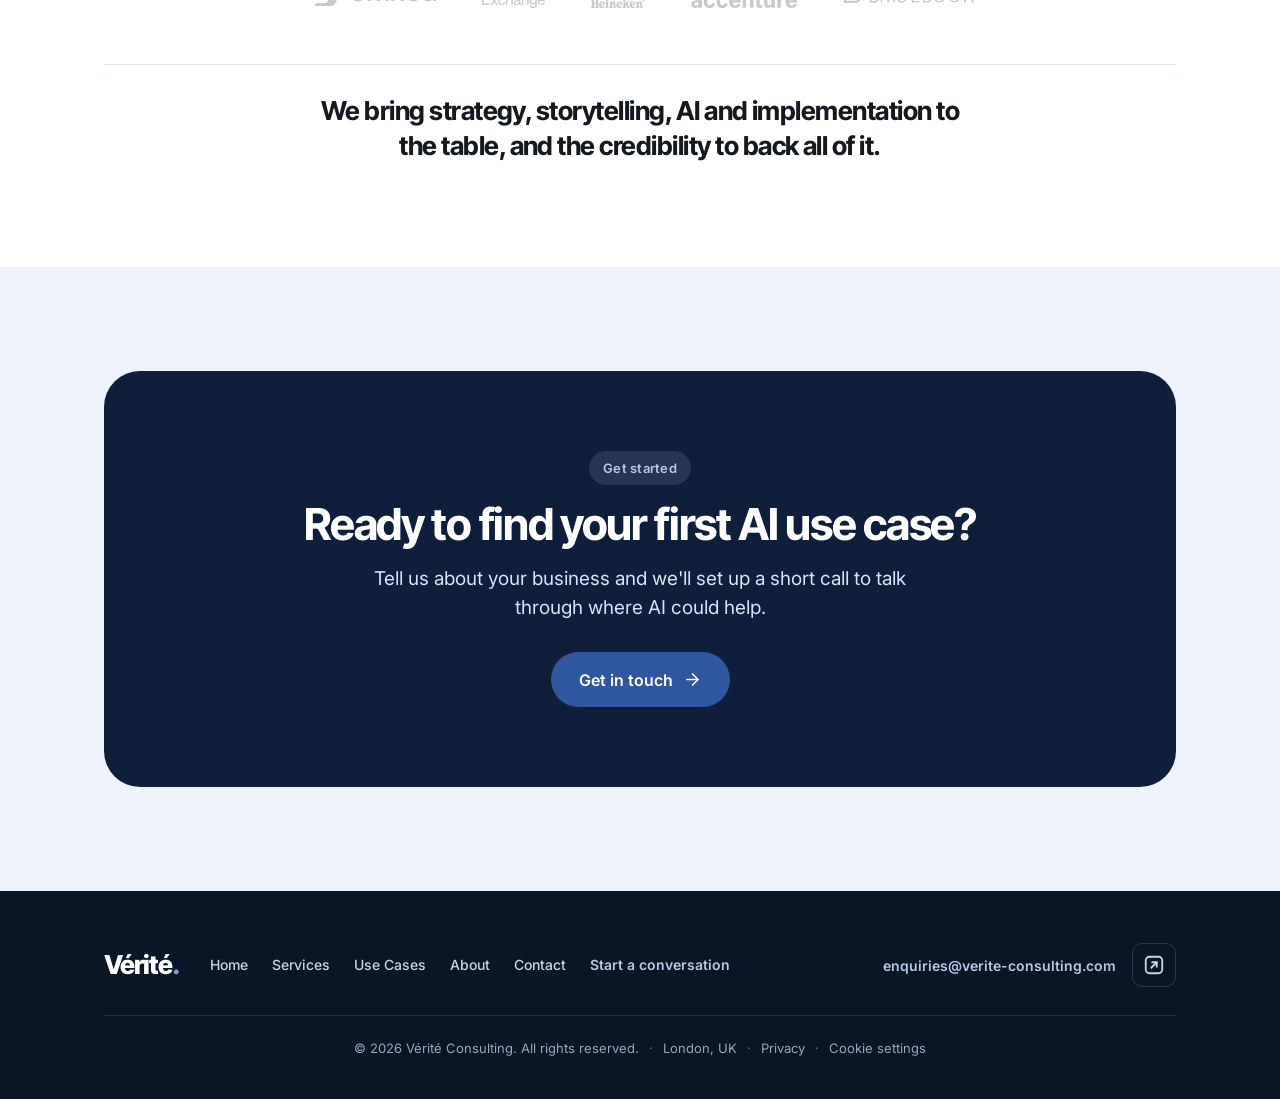
==== commit 4d0038d2: "Add the Apollo.io website tracker behind a cookie consent banner New assets/js/consent.js, loaded on" ====
--- a/about/index.html
+++ b/about/index.html
@@ -9,11 +9,11 @@
 <meta name="theme-color" content="#1A3566" />
 
 <!-- Icons -->
-<link rel="icon" href="/favicon.ico" sizes="any" />
-<link rel="icon" href="/favicon.svg" type="image/svg+xml" />
-<link rel="icon" type="image/png" sizes="96x96" href="/favicon-96x96.png" />
-<link rel="apple-touch-icon" sizes="180x180" href="/apple-touch-icon.png" />
-<link rel="manifest" href="/site.webmanifest" />
+<link rel="icon" href="/favicon.ico?v=20261009b" sizes="any" />
+<link rel="icon" href="/favicon.svg?v=20261009b" type="image/svg+xml" />
+<link rel="icon" type="image/png" sizes="96x96" href="/favicon-96x96.png?v=20261009b" />
+<link rel="apple-touch-icon" sizes="180x180" href="/apple-touch-icon.png?v=20261009b" />
+<link rel="manifest" href="/site.webmanifest?v=20261009b" />
 
 <!-- Open Graph (Facebook, LinkedIn, Slack, WhatsApp) -->
 <meta property="og:type" content="website" />
@@ -38,7 +38,7 @@
 <link rel="preconnect" href="https://fonts.googleapis.com">
 <link rel="preconnect" href="https://fonts.gstatic.com" crossorigin>
 <link rel="stylesheet" href="https://fonts.googleapis.com/css2?family=Inter:wght@400;500;600;700&family=Inter+Tight:wght@600;700;800&family=JetBrains+Mono:wght@500;600&display=swap">
-<link rel="stylesheet" href="/assets/css/site.css?v=20261008g">
+<link rel="stylesheet" href="/assets/css/site.css?v=20261015a">
 </head>
 <body>
 <header class="site"><div class="wrap bar">
@@ -141,9 +141,11 @@
       <span>London, UK</span>
       <span class="sep" aria-hidden="true">·</span>
       <a href="/privacy/">Privacy</a>
+      <span class="cookie-link" hidden><span class="sep" aria-hidden="true">·</span><button type="button" class="cookie-settings" data-cookie-settings>Cookie settings</button></span>
     </div>
   </div>
 </footer>
 <script src="/assets/js/site.js?v=20261008b"></script>
+<script src="/assets/js/consent.js?v=20261015a"></script>
 </body>
 </html>
--- a/assets/css/site.css
+++ b/assets/css/site.css
@@ -119,8 +119,10 @@
   .phase__node{width:44px;height:44px;border-radius:var(--r-pill);background:var(--blue-50);color:var(--brand);display:flex;align-items:center;justify-content:center;box-shadow:0 0 0 6px #fff,0 0 0 8px var(--blue-100);margin-bottom:24px;flex:none}
   .phase__meta{display:flex;align-items:center;justify-content:center;gap:10px;margin-bottom:8px}
   .phase__meta h3{font-family:var(--font-display);font-size:20px;letter-spacing:-.01em;color:var(--text-strong)}
-  .phase__body p{font-size:15.5px;color:var(--text-muted);line-height:1.6;max-width:34ch;margin:0 auto}
-  .phase .out{margin-top:16px;padding-top:14px;border-top:1px dashed var(--slate-300);font-size:14.5px;color:var(--text-muted)}
+  .phase__body{display:flex;flex-direction:column;flex:1;width:100%}
+  .phase__body p{font-size:15.5px;color:var(--text-muted);line-height:1.6;max-width:34ch;margin:0 auto;padding-bottom:16px}
+  .phase__body p:last-child{padding-bottom:0}
+  .phase .out{margin-top:auto;padding-top:14px;border-top:1px dashed var(--slate-300);font-size:14.5px;color:var(--text-muted)}
   .phase .out b{color:var(--text-strong)}
 
   /* Experience: featured case + supporting cases; outcome is the lead line */
@@ -309,9 +311,26 @@
   @media(max-width:600px){.enquiry-form .row{grid-template-columns:1fr}}
   /* Services: stage detail cards under the timeline */
   .stages{display:grid;gap:24px;max-width:880px;margin:0 auto}
+  /* Stacking stage cards: stack-cards.js adds .stack when the effect fits the viewport */
+  section.stack-host{overflow:visible}  /* sections clip overflow by default, which would disable sticky */
+  .stages.stack{gap:0}
+  .stages.stack .stage{position:sticky;transform-origin:50% 0;will-change:transform}
+  .stages.stack .stage+.stage{margin-top:30vh}
+  .js .stages.stack .stage{transition:opacity .5s var(--ease-emph),box-shadow .2s var(--ease)}
   .stage__meta{display:flex;align-items:center;gap:12px;flex-wrap:wrap;margin-bottom:4px}
   .stage__meta h3{font-size:24px}
   .stage .point:first-child{padding-top:18px}
   .stage .point h4{margin:0;font-family:var(--font-display);font-size:16px;letter-spacing:-.01em;line-height:1.3;color:var(--text-strong)}
   .stage .point p{margin-top:6px;font-size:15.5px;color:var(--text-muted);line-height:1.6}
   .phase__meta{flex-wrap:wrap}
+
+  /* Cookie consent banner (consent.js) */
+  .consent{position:fixed;left:16px;right:16px;bottom:16px;z-index:70;max-width:720px;margin:0 auto;display:flex;align-items:center;gap:18px;flex-wrap:wrap;background:#fff;border:1px solid var(--slate-200);border-radius:20px;box-shadow:var(--shadow-lift);padding:18px 22px}
+  .consent__text{flex:1 1 320px;margin:0;font-size:14.5px;line-height:1.55;color:var(--text-body)}
+  .consent__text a{color:var(--brand);font-weight:600}
+  .consent__actions{display:flex;gap:10px;flex:none}
+  .footer-bottom .cookie-link{display:inline-flex;align-items:center;gap:10px}
+  .footer-bottom .cookie-link[hidden]{display:none}
+  .footer-bottom button.cookie-settings{background:none;border:0;padding:0;font:inherit;color:var(--slate-400);cursor:pointer}
+  .footer-bottom button.cookie-settings:hover{color:#fff;text-decoration:underline}
+  @media(max-width:600px){.consent{padding:16px}.consent__actions{width:100%}.consent__actions .btn{flex:1;justify-content:center}}
